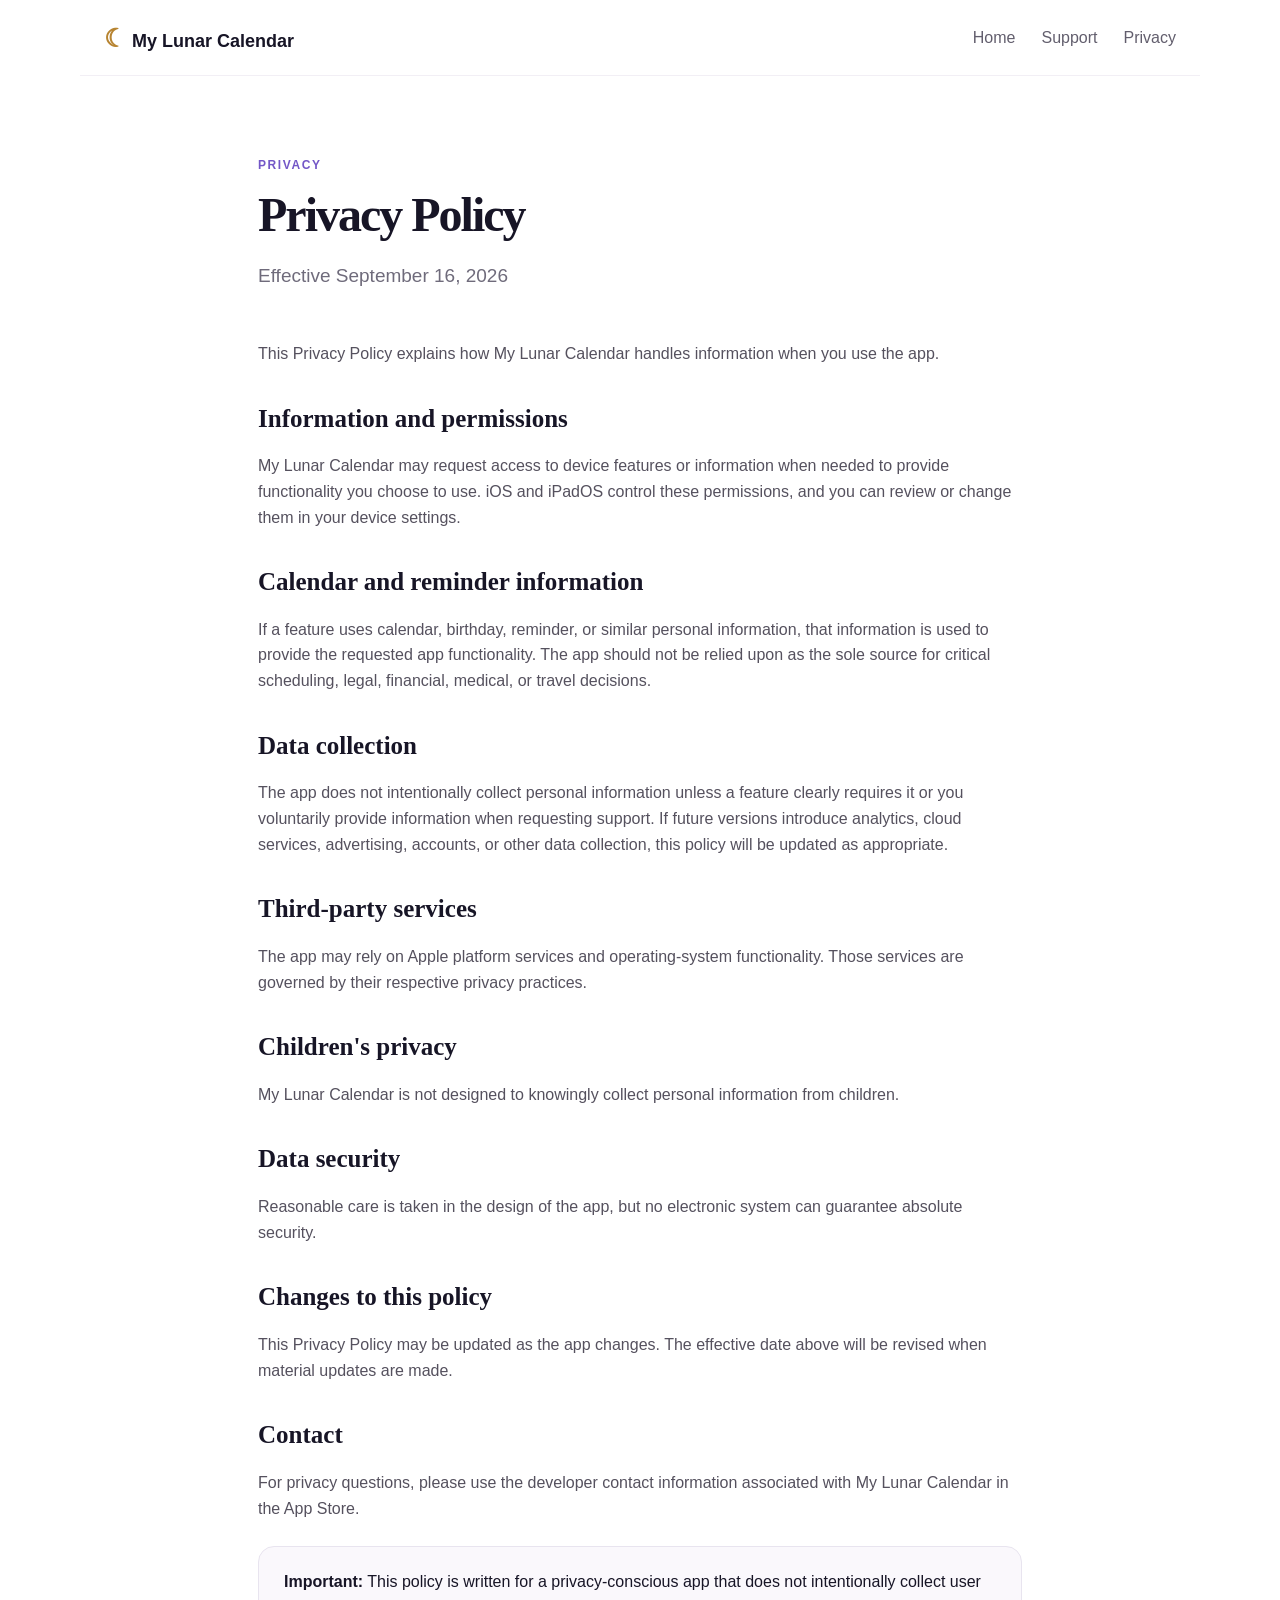
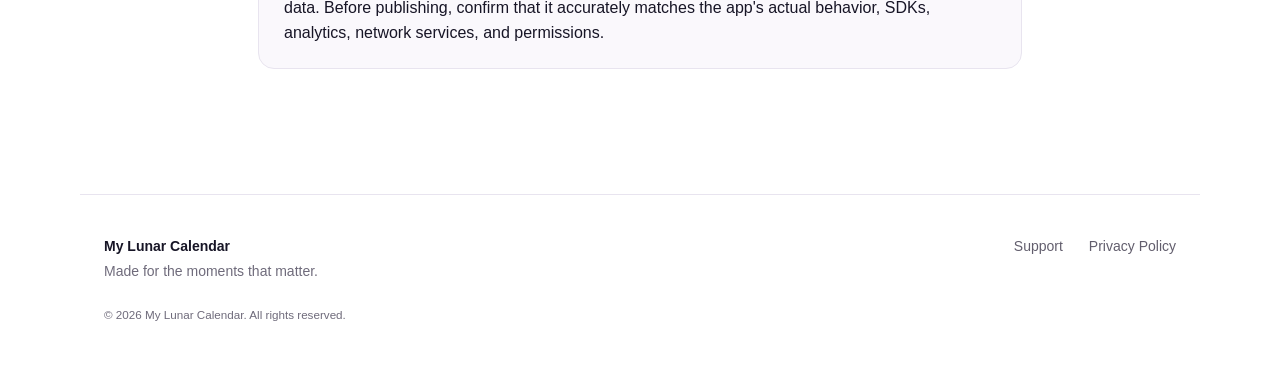
==== privacy.html @ 6c27e3d9 "Add files via upload" ====
<!doctype html><html lang="en"><head><meta charset="utf-8"><meta name="viewport" content="width=device-width,initial-scale=1"><title>Privacy Policy — My Lunar Calendar</title><meta name="description" content="Privacy Policy for My Lunar Calendar."><link rel="stylesheet" href="styles.css"></head><body><header><a class="brand" href="index.html"><span>☾</span>My Lunar Calendar</a><nav><a href="index.html">Home</a><a href="support.html">Support</a><a href="privacy.html">Privacy</a></nav></header><main class="page"><span class="eyebrow">PRIVACY</span><h1>Privacy Policy</h1><p class="intro">Effective September 16, 2026</p><p>This Privacy Policy explains how My Lunar Calendar handles information when you use the app.</p><h2>Information and permissions</h2><p>My Lunar Calendar may request access to device features or information when needed to provide functionality you choose to use. iOS and iPadOS control these permissions, and you can review or change them in your device settings.</p><h2>Calendar and reminder information</h2><p>If a feature uses calendar, birthday, reminder, or similar personal information, that information is used to provide the requested app functionality. The app should not be relied upon as the sole source for critical scheduling, legal, financial, medical, or travel decisions.</p><h2>Data collection</h2><p>The app does not intentionally collect personal information unless a feature clearly requires it or you voluntarily provide information when requesting support. If future versions introduce analytics, cloud services, advertising, accounts, or other data collection, this policy will be updated as appropriate.</p><h2>Third-party services</h2><p>The app may rely on Apple platform services and operating-system functionality. Those services are governed by their respective privacy practices.</p><h2>Children's privacy</h2><p>My Lunar Calendar is not designed to knowingly collect personal information from children.</p><h2>Data security</h2><p>Reasonable care is taken in the design of the app, but no electronic system can guarantee absolute security.</p><h2>Changes to this policy</h2><p>This Privacy Policy may be updated as the app changes. The effective date above will be revised when material updates are made.</p><h2>Contact</h2><p>For privacy questions, please use the developer contact information associated with My Lunar Calendar in the App Store.</p><div class="card"><strong>Important:</strong> This policy is written for a privacy-conscious app that does not intentionally collect user data. Before publishing, confirm that it accurately matches the app's actual behavior, SDKs, analytics, network services, and permissions.</div></main><footer><div><b>My Lunar Calendar</b><p>Made for the moments that matter.</p></div><nav><a href="support.html">Support</a><a href="privacy.html">Privacy Policy</a></nav><small>© 2026 My Lunar Calendar. All rights reserved.</small></footer></body></html>
---- styles.css ----
:root{--ink:#171526;--muted:#6f6b7b;--purple:#7357c7;--lav:#f5f1ff;--line:#e8e4ef;--gold:#b78431}
*{box-sizing:border-box}html{scroll-behavior:smooth}body{margin:0;font-family:-apple-system,BlinkMacSystemFont,"Segoe UI",sans-serif;color:var(--ink);background:#fff;line-height:1.6}
a{color:inherit;text-decoration:none}header{height:76px;display:flex;align-items:center;justify-content:space-between;max-width:1120px;margin:auto;padding:0 24px;border-bottom:1px solid #f2eff5}.brand{font-weight:750;font-size:18px}.brand span{color:var(--gold);font-size:25px;margin-right:6px}nav{display:flex;gap:26px}nav a{color:#625e6d}nav a:hover{color:var(--purple)}
.hero{max-width:1120px;margin:0 auto;min-height:620px;padding:90px 34px;display:grid;grid-template-columns:1.05fr .95fr;gap:80px;align-items:center}.eyebrow,.section-title>span{font-size:12px;font-weight:800;letter-spacing:1.6px;color:var(--purple)}h1{font-family:Georgia,serif;font-size:60px;line-height:1.03;margin:18px 0 25px;letter-spacing:-2px}h1 em{font-weight:400;color:var(--purple)}.lead{font-size:19px;color:var(--muted);max-width:590px}.buttons{display:flex;align-items:center;gap:25px;margin-top:32px}.button{background:var(--ink);color:white;padding:13px 22px;border-radius:10px;font-weight:700}.muted{font-size:13px;color:#8a8593;margin-top:22px}
.calendar{padding:28px;background:linear-gradient(145deg,#fff,#faf7ff);border:1px solid var(--line);border-radius:26px;box-shadow:0 25px 60px rgba(44,31,78,.12);transform:rotate(1deg)}.calhead{display:flex;justify-content:space-between;align-items:center}.calhead b{font:700 28px Georgia,serif}.calhead small{display:block;color:var(--muted)}.calhead strong{display:grid;place-items:center;width:58px;height:58px;border-radius:50%;background:#f1eaff;color:var(--purple);font-size:19px}.week,.dates{display:grid;grid-template-columns:repeat(7,1fr);text-align:center}.week{font-size:11px;color:#9992a2;margin:28px 0 9px}.dates span{padding:10px 2px;border-radius:50px}.dates small{display:block;color:#a09aa8;font-size:10px}.dates .today{background:var(--purple);color:#fff}.dates .today small{color:#e7ddff}.event{margin-top:28px;border-top:1px solid var(--line);padding:20px 5px 0}.event b,.event small{display:block}.event b:before{content:"●";color:var(--gold);margin-right:9px}.event small{color:var(--muted);margin-left:21px}
section.content{max-width:900px;margin:0 auto;padding:80px 28px}.section-title{text-align:center;margin-bottom:45px}.section-title h2,.closing h2,.page h1{font:700 40px Georgia,serif;margin:10px 0}.section-title p{color:var(--muted)}.features{display:grid;grid-template-columns:repeat(4,1fr);gap:18px;max-width:1120px;margin:0 auto;padding:0 24px 90px}.features article{padding:26px;border:1px solid var(--line);border-radius:18px}.features i{font-style:normal;display:grid;place-items:center;width:42px;height:42px;border-radius:12px;background:var(--lav);color:var(--purple);font-weight:800}.features h3{font-size:17px}.features p{color:var(--muted);font-size:14px}.closing{text-align:center;background:#faf8fc;padding:80px 25px}.closing>span{font-size:35px;color:var(--gold)}.closing p{color:var(--muted);max-width:600px;margin:auto}
.page{max-width:820px;margin:0 auto;padding:75px 28px 100px}.page h1{font-size:48px}.page .intro{font-size:19px;color:var(--muted);margin-bottom:50px}.page h2{font:700 25px Georgia,serif;margin-top:38px}.page p,.page li{color:#55515e}.card{background:#faf8fc;border:1px solid var(--line);border-radius:16px;padding:22px 25px;margin:25px 0}.faq{border-bottom:1px solid var(--line);padding:18px 0}.faq h3{margin:0 0 6px}.faq p{margin:0}
footer{max-width:1120px;margin:auto;padding:40px 24px;display:grid;grid-template-columns:1fr auto;gap:20px;border-top:1px solid var(--line);color:var(--muted);font-size:14px}footer b{color:var(--ink)}footer p{margin:3px 0}footer small{grid-column:1/-1}
@media(max-width:760px){header{height:auto;padding:18px 20px;align-items:flex-start;gap:12px}header nav{gap:14px;font-size:13px}.hero{grid-template-columns:1fr;padding:60px 24px;gap:45px}.hero h1{font-size:44px}.calendar{transform:none}.features{grid-template-columns:1fr 1fr}.page h1{font-size:39px}footer{grid-template-columns:1fr}footer small{grid-column:auto}}
@media(max-width:470px){.features{grid-template-columns:1fr}.buttons{align-items:flex-start;flex-direction:column;gap:16px}.brand{font-size:15px}}
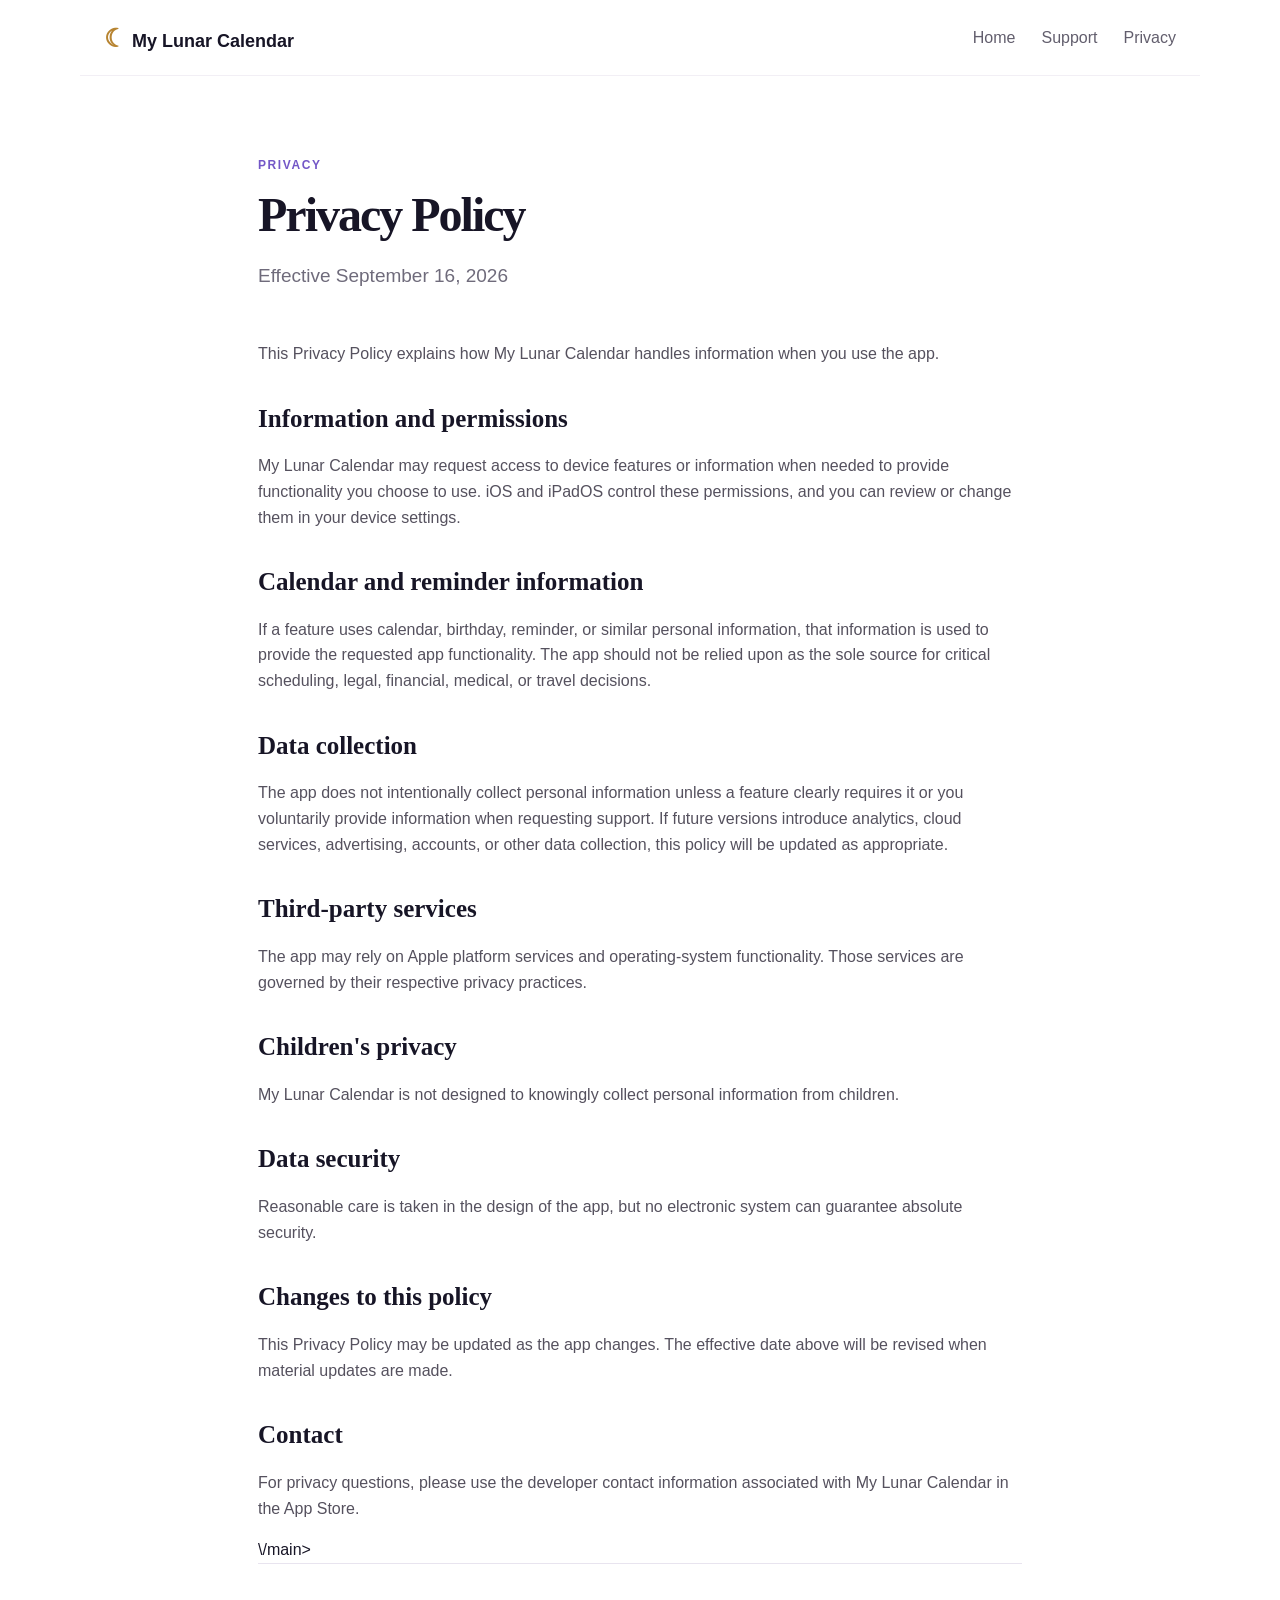
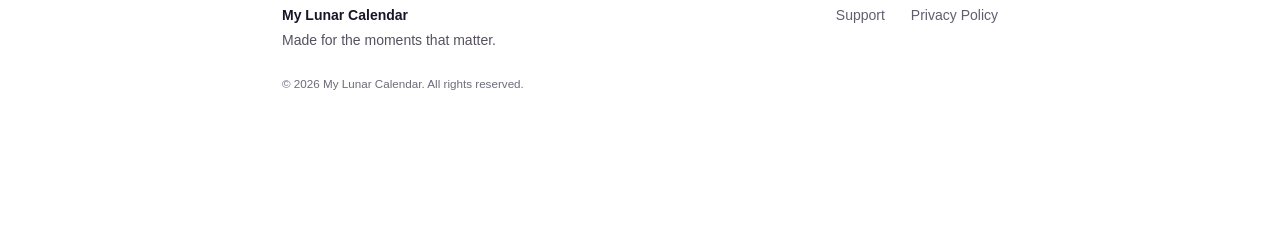
==== commit 80c68ab3: "Fix HTML formatting and ensure proper structure" ====
--- a/privacy.html
+++ b/privacy.html
@@ -1 +1 @@
-<!doctype html><html lang="en"><head><meta charset="utf-8"><meta name="viewport" content="width=device-width,initial-scale=1"><title>Privacy Policy — My Lunar Calendar</title><meta name="description" content="Privacy Policy for My Lunar Calendar."><link rel="stylesheet" href="styles.css"></head><body><header><a class="brand" href="index.html"><span>☾</span>My Lunar Calendar</a><nav><a href="index.html">Home</a><a href="support.html">Support</a><a href="privacy.html">Privacy</a></nav></header><main class="page"><span class="eyebrow">PRIVACY</span><h1>Privacy Policy</h1><p class="intro">Effective September 16, 2026</p><p>This Privacy Policy explains how My Lunar Calendar handles information when you use the app.</p><h2>Information and permissions</h2><p>My Lunar Calendar may request access to device features or information when needed to provide functionality you choose to use. iOS and iPadOS control these permissions, and you can review or change them in your device settings.</p><h2>Calendar and reminder information</h2><p>If a feature uses calendar, birthday, reminder, or similar personal information, that information is used to provide the requested app functionality. The app should not be relied upon as the sole source for critical scheduling, legal, financial, medical, or travel decisions.</p><h2>Data collection</h2><p>The app does not intentionally collect personal information unless a feature clearly requires it or you voluntarily provide information when requesting support. If future versions introduce analytics, cloud services, advertising, accounts, or other data collection, this policy will be updated as appropriate.</p><h2>Third-party services</h2><p>The app may rely on Apple platform services and operating-system functionality. Those services are governed by their respective privacy practices.</p><h2>Children's privacy</h2><p>My Lunar Calendar is not designed to knowingly collect personal information from children.</p><h2>Data security</h2><p>Reasonable care is taken in the design of the app, but no electronic system can guarantee absolute security.</p><h2>Changes to this policy</h2><p>This Privacy Policy may be updated as the app changes. The effective date above will be revised when material updates are made.</p><h2>Contact</h2><p>For privacy questions, please use the developer contact information associated with My Lunar Calendar in the App Store.</p><div class="card"><strong>Important:</strong> This policy is written for a privacy-conscious app that does not intentionally collect user data. Before publishing, confirm that it accurately matches the app's actual behavior, SDKs, analytics, network services, and permissions.</div></main><footer><div><b>My Lunar Calendar</b><p>Made for the moments that matter.</p></div><nav><a href="support.html">Support</a><a href="privacy.html">Privacy Policy</a></nav><small>© 2026 My Lunar Calendar. All rights reserved.</small></footer></body></html>+<!doctype html><html lang="en"><head><meta charset="utf-8"><meta name="viewport" content="width=device-width,initial-scale=1"><title>Privacy Policy — My Lunar Calendar</title><meta name="description" content="Privacy Policy for My Lunar Calendar."><link rel="stylesheet" href="styles.css"></head><body><header><a class="brand" href="index.html"><span>☾</span>My Lunar Calendar</a><nav><a href="index.html">Home</a><a href="support.html">Support</a><a href="privacy.html">Privacy</a></nav></header><main class="page"><span class="eyebrow">PRIVACY</span><h1>Privacy Policy</h1><p class="intro">Effective September 16, 2026</p><p>This Privacy Policy explains how My Lunar Calendar handles information when you use the app.</p><h2>Information and permissions</h2><p>My Lunar Calendar may request access to device features or information when needed to provide functionality you choose to use. iOS and iPadOS control these permissions, and you can review or change them in your device settings.</p><h2>Calendar and reminder information</h2><p>If a feature uses calendar, birthday, reminder, or similar personal information, that information is used to provide the requested app functionality. The app should not be relied upon as the sole source for critical scheduling, legal, financial, medical, or travel decisions.</p><h2>Data collection</h2><p>The app does not intentionally collect personal information unless a feature clearly requires it or you voluntarily provide information when requesting support. If future versions introduce analytics, cloud services, advertising, accounts, or other data collection, this policy will be updated as appropriate.</p><h2>Third-party services</h2><p>The app may rely on Apple platform services and operating-system functionality. Those services are governed by their respective privacy practices.</p><h2>Children's privacy</h2><p>My Lunar Calendar is not designed to knowingly collect personal information from children.</p><h2>Data security</h2><p>Reasonable care is taken in the design of the app, but no electronic system can guarantee absolute security.</p><h2>Changes to this policy</h2><p>This Privacy Policy may be updated as the app changes. The effective date above will be revised when material updates are made.</p><h2>Contact</h2><p>For privacy questions, please use the developer contact information associated with My Lunar Calendar in the App Store.</p>\/main><footer><div><b>My Lunar Calendar</b><p>Made for the moments that matter.</p></div><nav><a href="support.html">Support</a><a href="privacy.html">Privacy Policy</a></nav><small>© 2026 My Lunar Calendar. All rights reserved.</small></footer></body></html>
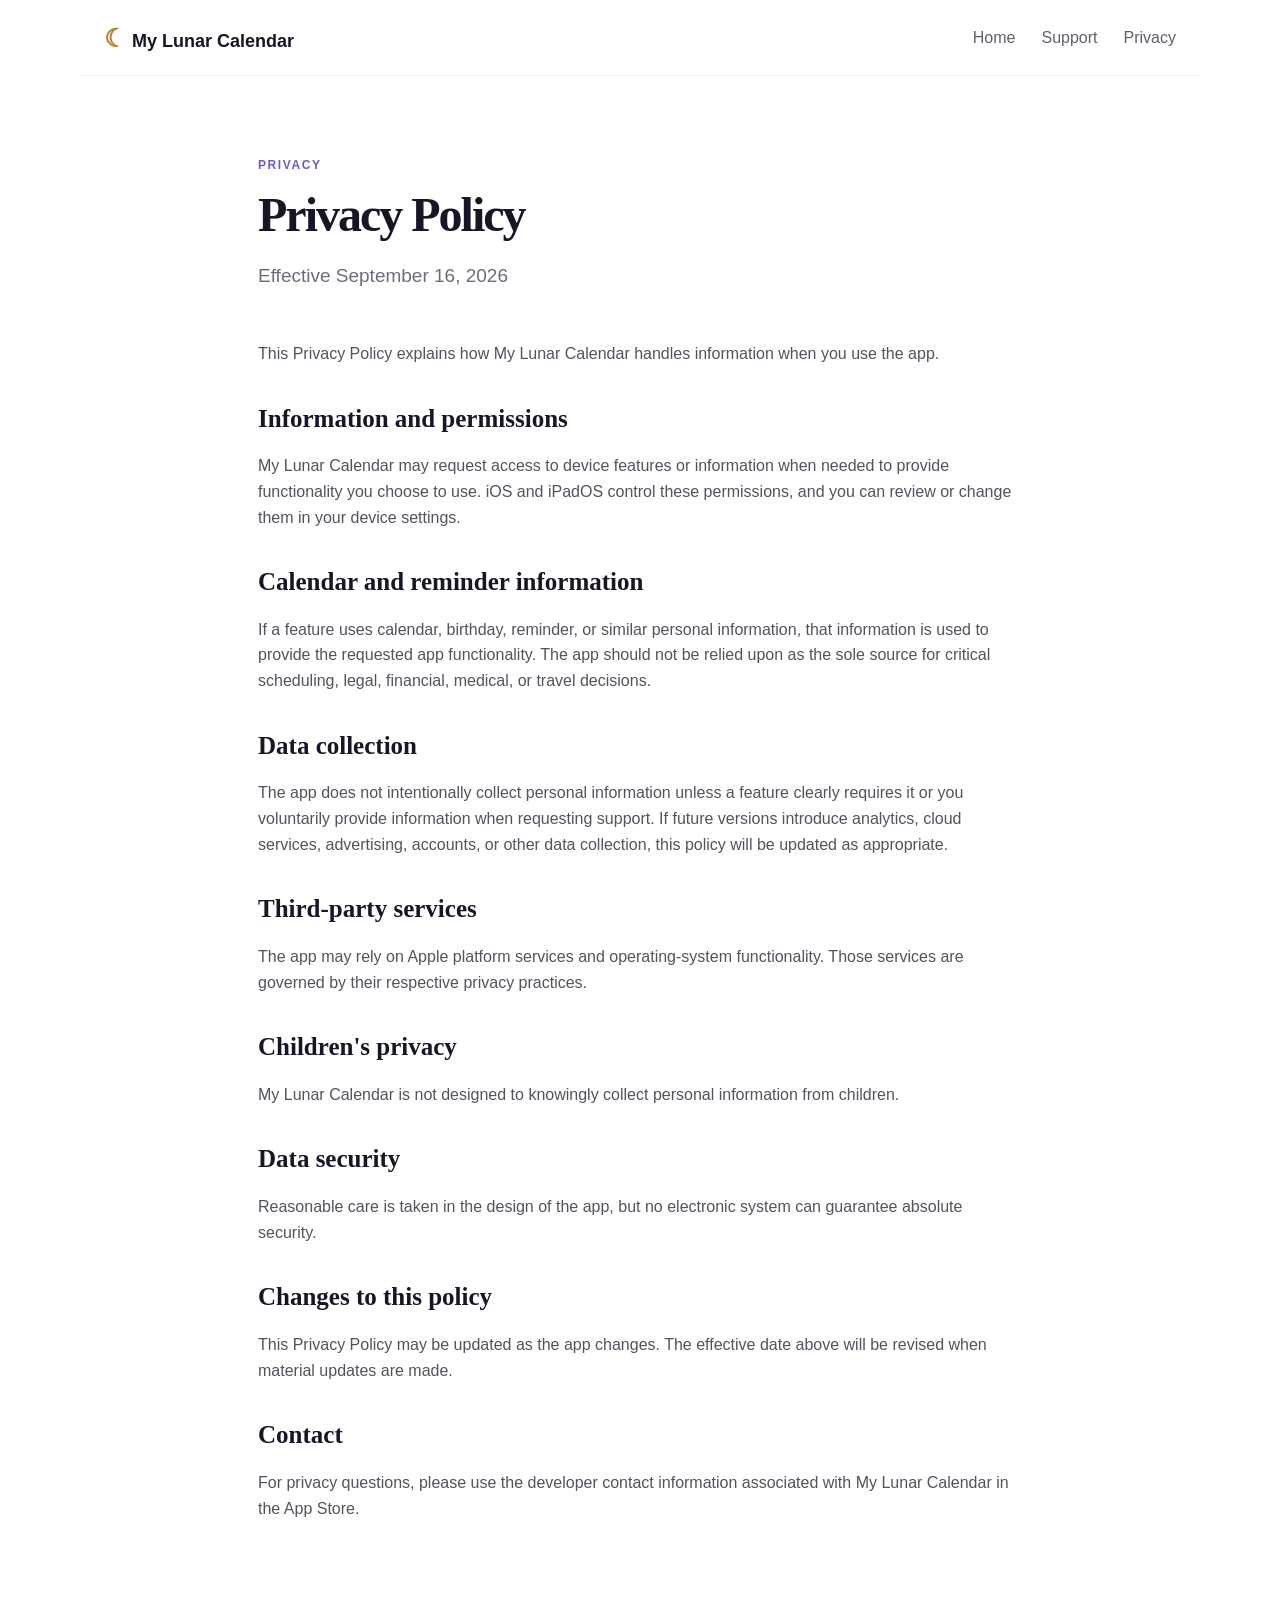
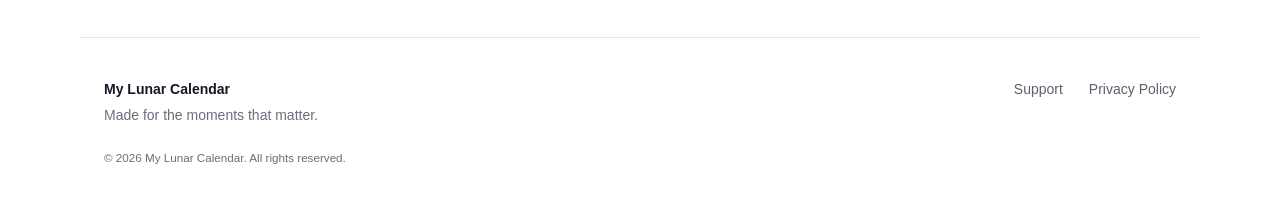
==== commit 8120fde2: "Update privacy policy content in privacy.html" ====
--- a/privacy.html
+++ b/privacy.html
@@ -1 +1 @@
-<!doctype html><html lang="en"><head><meta charset="utf-8"><meta name="viewport" content="width=device-width,initial-scale=1"><title>Privacy Policy — My Lunar Calendar</title><meta name="description" content="Privacy Policy for My Lunar Calendar."><link rel="stylesheet" href="styles.css"></head><body><header><a class="brand" href="index.html"><span>☾</span>My Lunar Calendar</a><nav><a href="index.html">Home</a><a href="support.html">Support</a><a href="privacy.html">Privacy</a></nav></header><main class="page"><span class="eyebrow">PRIVACY</span><h1>Privacy Policy</h1><p class="intro">Effective September 16, 2026</p><p>This Privacy Policy explains how My Lunar Calendar handles information when you use the app.</p><h2>Information and permissions</h2><p>My Lunar Calendar may request access to device features or information when needed to provide functionality you choose to use. iOS and iPadOS control these permissions, and you can review or change them in your device settings.</p><h2>Calendar and reminder information</h2><p>If a feature uses calendar, birthday, reminder, or similar personal information, that information is used to provide the requested app functionality. The app should not be relied upon as the sole source for critical scheduling, legal, financial, medical, or travel decisions.</p><h2>Data collection</h2><p>The app does not intentionally collect personal information unless a feature clearly requires it or you voluntarily provide information when requesting support. If future versions introduce analytics, cloud services, advertising, accounts, or other data collection, this policy will be updated as appropriate.</p><h2>Third-party services</h2><p>The app may rely on Apple platform services and operating-system functionality. Those services are governed by their respective privacy practices.</p><h2>Children's privacy</h2><p>My Lunar Calendar is not designed to knowingly collect personal information from children.</p><h2>Data security</h2><p>Reasonable care is taken in the design of the app, but no electronic system can guarantee absolute security.</p><h2>Changes to this policy</h2><p>This Privacy Policy may be updated as the app changes. The effective date above will be revised when material updates are made.</p><h2>Contact</h2><p>For privacy questions, please use the developer contact information associated with My Lunar Calendar in the App Store.</p>\/main><footer><div><b>My Lunar Calendar</b><p>Made for the moments that matter.</p></div><nav><a href="support.html">Support</a><a href="privacy.html">Privacy Policy</a></nav><small>© 2026 My Lunar Calendar. All rights reserved.</small></footer></body></html>
+<!doctype html><html lang="en"><head><meta charset="utf-8"><meta name="viewport" content="width=device-width,initial-scale=1"><title>Privacy Policy — My Lunar Calendar</title><meta name="description" content="Privacy Policy for My Lunar Calendar."><link rel="stylesheet" href="styles.css"></head><body><header><a class="brand" href="index.html"><span>☾</span>My Lunar Calendar</a><nav><a href="index.html">Home</a><a href="support.html">Support</a><a href="privacy.html">Privacy</a></nav></header><main class="page"><span class="eyebrow">PRIVACY</span><h1>Privacy Policy</h1><p class="intro">Effective September 16, 2026</p><p>This Privacy Policy explains how My Lunar Calendar handles information when you use the app.</p><h2>Information and permissions</h2><p>My Lunar Calendar may request access to device features or information when needed to provide functionality you choose to use. iOS and iPadOS control these permissions, and you can review or change them in your device settings.</p><h2>Calendar and reminder information</h2><p>If a feature uses calendar, birthday, reminder, or similar personal information, that information is used to provide the requested app functionality. The app should not be relied upon as the sole source for critical scheduling, legal, financial, medical, or travel decisions.</p><h2>Data collection</h2><p>The app does not intentionally collect personal information unless a feature clearly requires it or you voluntarily provide information when requesting support. If future versions introduce analytics, cloud services, advertising, accounts, or other data collection, this policy will be updated as appropriate.</p><h2>Third-party services</h2><p>The app may rely on Apple platform services and operating-system functionality. Those services are governed by their respective privacy practices.</p><h2>Children's privacy</h2><p>My Lunar Calendar is not designed to knowingly collect personal information from children.</p><h2>Data security</h2><p>Reasonable care is taken in the design of the app, but no electronic system can guarantee absolute security.</p><h2>Changes to this policy</h2><p>This Privacy Policy may be updated as the app changes. The effective date above will be revised when material updates are made.</p><h2>Contact</h2><p>For privacy questions, please use the developer contact information associated with My Lunar Calendar in the App Store.</p></main><footer><div><b>My Lunar Calendar</b><p>Made for the moments that matter.</p></div><nav><a href="support.html">Support</a><a href="privacy.html">Privacy Policy</a></nav><small>© 2026 My Lunar Calendar. All rights reserved.</small></footer></body></html>
